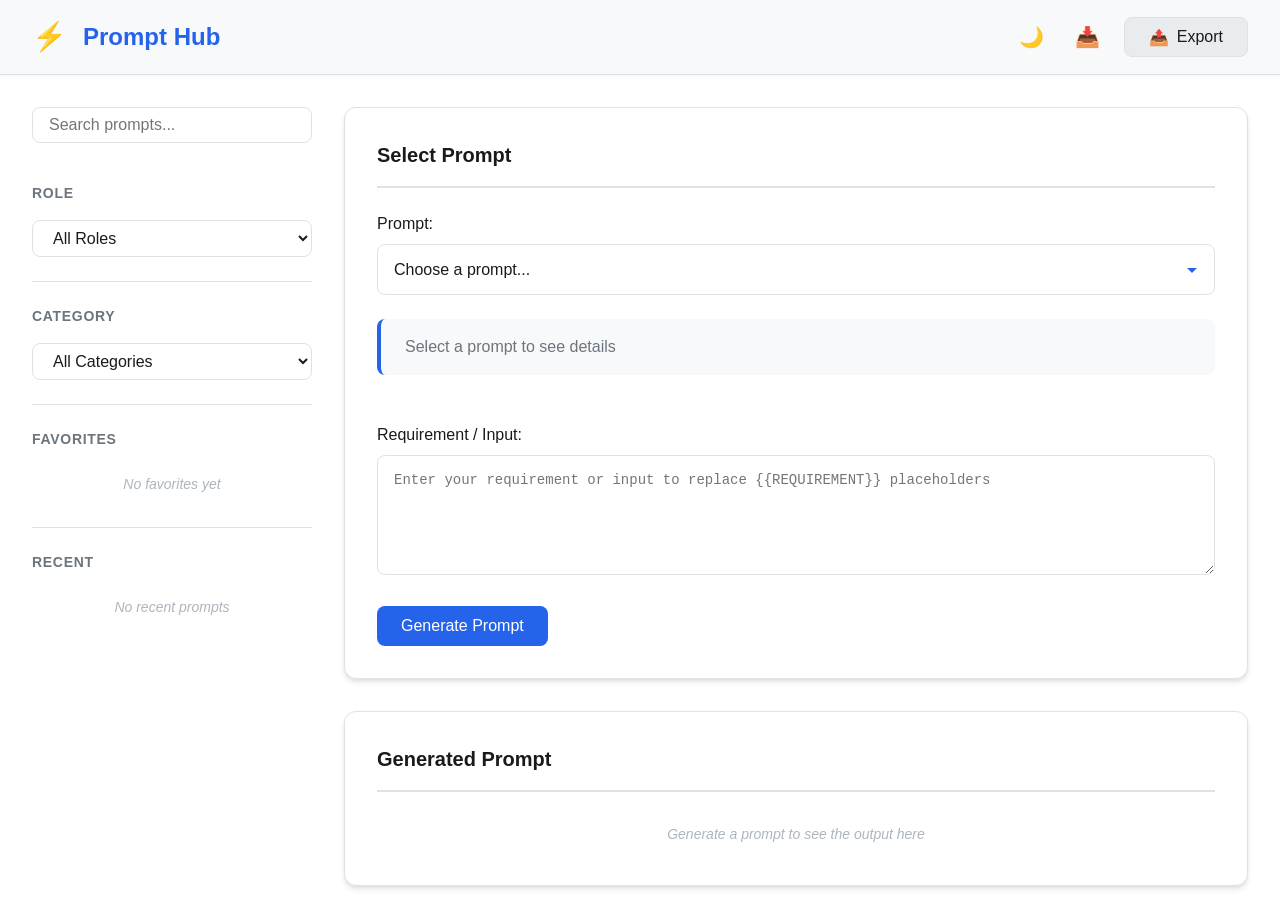
==== index.html @ d65fb1ad "Initial Commit" ====
<!DOCTYPE html>
<html lang="en">
<head>
    <meta charset="UTF-8">
    <meta name="viewport" content="width=device-width, initial-scale=1.0">
    <meta name="description" content="Prompt Hub - Enterprise Prompt Library">
    <title>Prompt Hub - AI Prompt Library</title>
    <link rel="stylesheet" href="css/styles.css">
    <!--
        IMPORTANT: This application must be served via HTTP/HTTPS, not via file:// protocol.
        
        To run locally, use one of these commands:
        
        Python 3:
            python -m http.server 8000
        
        Python 2:
            python -m SimpleHTTPServer 8000
        
        Node.js (requires npm install -g http-server):
            npx http-server
        
        VS Code:
            Install "Live Server" extension, then right-click index.html > Open with Live Server
        
        Then open: http://localhost:8000 (or the port shown in terminal)
        
        If you get a "Failed to load application" error, check browser console (F12)
        for detailed diagnostic information.
    -->
</head>
<body>
    <!-- Header -->
    <header class="header">
        <div class="header-content">
            <div class="logo-section">
                <span class="logo">⚡</span>
                <h1 class="app-title">Prompt Hub</h1>
            </div>
            <div class="header-actions">
                <button class="btn-icon theme-toggle" title="Toggle dark mode" aria-label="Toggle dark mode">
                    <span class="theme-icon">🌙</span>
                </button>
                <button class="btn-icon upload-btn" title="Import prompts" aria-label="Import prompts">
                    <span>📥</span>
                </button>
                <button class="btn-secondary export-btn" title="Export prompts">
                    <span>📤</span> Export
                </button>
            </div>
        </div>
    </header>

    <div class="main-container">
        <!-- Left Sidebar -->
        <aside class="sidebar">
            <div class="sidebar-content">
                <!-- Search -->
                <div class="search-section">
                    <input 
                        type="text" 
                        id="searchInput" 
                        class="search-input" 
                        placeholder="Search prompts..."
                        aria-label="Search prompts"
                    >
                </div>

                <!-- Role Filter -->
                <div class="filter-section">
                    <h3 class="section-title">Role</h3>
                    <select id="roleFilter" class="filter-select" aria-label="Filter by role">
                        <option value="">All Roles</option>
                    </select>
                </div>

                <!-- Category Filter -->
                <div class="filter-section">
                    <h3 class="section-title">Category</h3>
                    <select id="categoryFilter" class="filter-select" aria-label="Filter by category">
                        <option value="">All Categories</option>
                    </select>
                </div>

                <!-- Favorites Section -->
                <div class="filter-section">
                    <h3 class="section-title">Favorites</h3>
                    <div id="favoritesList" class="favorites-list">
                        <p class="empty-message">No favorites yet</p>
                    </div>
                </div>

                <!-- Recent Prompts Section -->
                <div class="filter-section">
                    <h3 class="section-title">Recent</h3>
                    <div id="recentList" class="recent-list">
                        <p class="empty-message">No recent prompts</p>
                    </div>
                </div>
            </div>
        </aside>

        <!-- Main Content -->
        <main class="main-content">
            <div class="content-wrapper">
                <!-- Prompt Selection Card -->
                <div class="card">
                    <h2 class="card-title">Select Prompt</h2>
                    
                    <div class="form-group">
                        <label for="promptSelect" class="form-label">Prompt:</label>
                        <select id="promptSelect" class="form-select" aria-label="Select a prompt">
                            <option value="">Choose a prompt...</option>
                        </select>
                    </div>

                    <!-- Prompt Description -->
                    <div id="promptDescription" class="prompt-description">
                        <p class="text-muted">Select a prompt to see details</p>
                    </div>

                    <!-- Tags Display -->
                    <div id="tagsContainer" class="tags-container"></div>

                    <!-- Requirement Input -->
                    <div class="form-group">
                        <label for="requirementInput" class="form-label">Requirement / Input:</label>
                        <textarea 
                            id="requirementInput" 
                            class="form-textarea" 
                            placeholder="Enter your requirement or input to replace {{REQUIREMENT}} placeholders"
                            rows="4"
                            aria-label="Enter requirement"
                        ></textarea>
                    </div>

                    <!-- Generate Button -->
                    <button id="generateBtn" class="btn-primary" aria-label="Generate prompt">
                        Generate Prompt
                    </button>
                </div>

                <!-- Generated Prompt Card -->
                <div class="card">
                    <h2 class="card-title">Generated Prompt</h2>
                    
                    <div id="generatedPromptSection" class="generated-prompt-section" style="display: none;">
                        <div id="generatedPromptOutput" class="prompt-output"></div>
                        
                        <div class="button-group">
                            <button id="copyBtn" class="btn-primary" aria-label="Copy prompt to clipboard">
                                📋 Copy to Clipboard
                            </button>
                            <button id="clearBtn" class="btn-secondary" aria-label="Clear form">
                                Clear
                            </button>
                        </div>

                        <div id="copyNotification" class="notification" style="display: none;">
                            ✓ Copied to clipboard!
                        </div>
                    </div>

                    <div id="emptyPromptMessage" class="empty-message">
                        Generate a prompt to see the output here
                    </div>
                </div>
            </div>
        </main>
    </div>

    <!-- Hidden File Input for Import -->
    <input 
        type="file" 
        id="fileInput" 
        accept=".json" 
        style="display: none;" 
        aria-label="Import JSON file"
    >

    <!-- Script -->
    <script src="js/app.js"></script>
</body>
</html>
---- css/styles.css ----
/* ============================================================================
   CSS Variables & Root Styles
   ============================================================================ */

:root {
    /* Colors - Light Theme */
    --color-bg-primary: #ffffff;
    --color-bg-secondary: #f8f9fa;
    --color-bg-tertiary: #e9ecef;
    --color-text-primary: #1a1a1a;
    --color-text-secondary: #6c757d;
    --color-text-muted: #adb5bd;
    --color-border: #dee2e6;
    --color-accent: #2563eb;
    --color-accent-hover: #1d4ed8;
    --color-success: #10b981;
    --color-danger: #ef4444;

    /* Spacing */
    --spacing-xs: 0.25rem;
    --spacing-sm: 0.5rem;
    --spacing-md: 1rem;
    --spacing-lg: 1.5rem;
    --spacing-xl: 2rem;
    --spacing-2xl: 3rem;

    /* Border Radius */
    --radius-sm: 0.375rem;
    --radius-md: 0.5rem;
    --radius-lg: 0.75rem;
    --radius-xl: 1rem;

    /* Shadows */
    --shadow-sm: 0 1px 2px 0 rgba(0, 0, 0, 0.05);
    --shadow-md: 0 4px 6px -1px rgba(0, 0, 0, 0.1), 0 2px 4px -1px rgba(0, 0, 0, 0.06);
    --shadow-lg: 0 10px 15px -3px rgba(0, 0, 0, 0.1), 0 4px 6px -2px rgba(0, 0, 0, 0.05);
    --shadow-xl: 0 20px 25px -5px rgba(0, 0, 0, 0.1), 0 10px 10px -5px rgba(0, 0, 0, 0.04);

    /* Transitions */
    --transition-fast: 150ms ease-in-out;
    --transition-base: 250ms ease-in-out;

    /* Font */
    --font-family: -apple-system, BlinkMacSystemFont, 'Segoe UI', 'Roboto', 'Oxygen', 'Ubuntu', 'Cantarell', 'Fira Sans', 'Droid Sans', 'Helvetica Neue', sans-serif;
    --font-size-sm: 0.875rem;
    --font-size-base: 1rem;
    --font-size-lg: 1.125rem;
    --font-size-xl: 1.25rem;
    --font-size-2xl: 1.5rem;
    --font-weight-normal: 400;
    --font-weight-medium: 500;
    --font-weight-semibold: 600;
    --font-weight-bold: 700;
}

/* Dark Mode */
body.dark-mode {
    --color-bg-primary: #1a1a1a;
    --color-bg-secondary: #242424;
    --color-bg-tertiary: #2d2d2d;
    --color-text-primary: #f0f0f0;
    --color-text-secondary: #b0b0b0;
    --color-text-muted: #808080;
    --color-border: #3d3d3d;
    --color-accent: #3b82f6;
    --color-accent-hover: #60a5fa;
}

/* ============================================================================
   Global Styles
   ============================================================================ */

* {
    margin: 0;
    padding: 0;
    box-sizing: border-box;
}

html {
    scroll-behavior: smooth;
}

body {
    font-family: var(--font-family);
    font-size: var(--font-size-base);
    line-height: 1.5;
    color: var(--color-text-primary);
    background-color: var(--color-bg-primary);
    transition: background-color var(--transition-base), color var(--transition-base);
}

/* ============================================================================
   Header Styles
   ============================================================================ */

.header {
    background-color: var(--color-bg-secondary);
    border-bottom: 1px solid var(--color-border);
    padding: var(--spacing-md) var(--spacing-xl);
    box-shadow: var(--shadow-sm);
    position: sticky;
    top: 0;
    z-index: 100;
}

.header-content {
    display: flex;
    justify-content: space-between;
    align-items: center;
    max-width: 1400px;
    margin: 0 auto;
}

.logo-section {
    display: flex;
    align-items: center;
    gap: var(--spacing-md);
}

.logo {
    font-size: 1.75rem;
    animation: pulse 2s infinite;
}

@keyframes pulse {
    0%, 100% {
        opacity: 1;
    }
    50% {
        opacity: 0.7;
    }
}

.app-title {
    font-size: var(--font-size-2xl);
    font-weight: var(--font-weight-bold);
    color: var(--color-accent);
}

.header-actions {
    display: flex;
    align-items: center;
    gap: var(--spacing-md);
}

/* ============================================================================
   Button Styles
   ============================================================================ */

.btn-primary,
.btn-secondary,
.btn-icon {
    border: none;
    border-radius: var(--radius-md);
    font-family: inherit;
    cursor: pointer;
    transition: all var(--transition-fast);
    font-size: var(--font-size-base);
    font-weight: var(--font-weight-medium);
    display: inline-flex;
    align-items: center;
    justify-content: center;
    gap: var(--spacing-sm);
}

.btn-primary {
    background-color: var(--color-accent);
    color: white;
    padding: var(--spacing-sm) var(--spacing-lg);
    min-height: 40px;
}

.btn-primary:hover {
    background-color: var(--color-accent-hover);
    box-shadow: var(--shadow-md);
    transform: translateY(-1px);
}

.btn-primary:active {
    transform: translateY(0);
}

.btn-primary:disabled {
    opacity: 0.5;
    cursor: not-allowed;
    transform: none;
}

.btn-secondary {
    background-color: var(--color-bg-tertiary);
    color: var(--color-text-primary);
    padding: var(--spacing-sm) var(--spacing-lg);
    border: 1px solid var(--color-border);
    min-height: 40px;
}

.btn-secondary:hover {
    background-color: var(--color-border);
    transform: translateY(-1px);
}

.btn-secondary:active {
    transform: translateY(0);
}

.btn-icon {
    background-color: transparent;
    color: var(--color-text-primary);
    padding: var(--spacing-sm);
    width: 40px;
    height: 40px;
    font-size: 1.25rem;
}

.btn-icon:hover {
    background-color: var(--color-bg-tertiary);
    border-radius: var(--radius-lg);
}

.button-group {
    display: flex;
    gap: var(--spacing-md);
    margin-top: var(--spacing-lg);
    flex-wrap: wrap;
}

/* ============================================================================
   Layout Styles
   ============================================================================ */

.main-container {
    display: grid;
    grid-template-columns: 280px 1fr;
    gap: var(--spacing-xl);
    max-width: 1400px;
    margin: 0 auto;
    padding: var(--spacing-xl);
    min-height: calc(100vh - 100px);
}

.sidebar {
    position: sticky;
    top: 100px;
    height: fit-content;
    max-height: calc(100vh - 120px);
    overflow-y: auto;
}

.sidebar-content {
    display: flex;
    flex-direction: column;
    gap: var(--spacing-lg);
}

.main-content {
    display: flex;
    flex-direction: column;
}

.content-wrapper {
    display: flex;
    flex-direction: column;
    gap: var(--spacing-xl);
}

/* ============================================================================
   Sidebar Styles
   ============================================================================ */

.search-section {
    margin-bottom: var(--spacing-md);
}

.search-input {
    width: 100%;
    padding: var(--spacing-sm) var(--spacing-md);
    border: 1px solid var(--color-border);
    border-radius: var(--radius-md);
    background-color: var(--color-bg-primary);
    color: var(--color-text-primary);
    font-size: var(--font-size-base);
    transition: all var(--transition-fast);
}

.search-input:focus {
    outline: none;
    border-color: var(--color-accent);
    box-shadow: 0 0 0 3px rgba(37, 99, 235, 0.1);
}

.filter-section {
    padding-bottom: var(--spacing-lg);
    border-bottom: 1px solid var(--color-border);
}

.filter-section:last-child {
    border-bottom: none;
}

.section-title {
    font-size: var(--font-size-sm);
    font-weight: var(--font-weight-semibold);
    color: var(--color-text-secondary);
    text-transform: uppercase;
    letter-spacing: 0.05em;
    margin-bottom: var(--spacing-md);
}

.filter-select {
    width: 100%;
    padding: var(--spacing-sm) var(--spacing-md);
    border: 1px solid var(--color-border);
    border-radius: var(--radius-md);
    background-color: var(--color-bg-primary);
    color: var(--color-text-primary);
    font-size: var(--font-size-base);
    cursor: pointer;
    transition: all var(--transition-fast);
}

.filter-select:focus {
    outline: none;
    border-color: var(--color-accent);
    box-shadow: 0 0 0 3px rgba(37, 99, 235, 0.1);
}

.filter-select:hover {
    border-color: var(--color-text-secondary);
}

.favorites-list,
.recent-list {
    display: flex;
    flex-direction: column;
    gap: var(--spacing-sm);
}

.favorite-item,
.recent-item {
    padding: var(--spacing-sm) var(--spacing-md);
    background-color: var(--color-bg-secondary);
    border: 1px solid var(--color-border);
    border-radius: var(--radius-md);
    cursor: pointer;
    transition: all var(--transition-fast);
    display: flex;
    justify-content: space-between;
    align-items: center;
    font-size: var(--font-size-sm);
}

.favorite-item:hover,
.recent-item:hover {
    background-color: var(--color-bg-tertiary);
    border-color: var(--color-accent);
}

.favorite-item.active,
.recent-item.active {
    background-color: var(--color-accent);
    color: white;
    border-color: var(--color-accent);
}

.favorite-remove {
    background: none;
    border: none;
    color: inherit;
    cursor: pointer;
    padding: 0;
    font-size: 1rem;
    transition: all var(--transition-fast);
}

.favorite-remove:hover {
    transform: scale(1.2);
}

.empty-message {
    color: var(--color-text-muted);
    font-size: var(--font-size-sm);
    font-style: italic;
    padding: var(--spacing-sm);
    text-align: center;
}

/* ============================================================================
   Card Styles
   ============================================================================ */

.card {
    background-color: var(--color-bg-primary);
    border: 1px solid var(--color-border);
    border-radius: var(--radius-lg);
    padding: var(--spacing-xl);
    box-shadow: var(--shadow-md);
    transition: all var(--transition-base);
}

.card:hover {
    box-shadow: var(--shadow-lg);
}

.card-title {
    font-size: var(--font-size-xl);
    font-weight: var(--font-weight-semibold);
    color: var(--color-text-primary);
    margin-bottom: var(--spacing-lg);
    padding-bottom: var(--spacing-md);
    border-bottom: 2px solid var(--color-border);
}

/* ============================================================================
   Form Styles
   ============================================================================ */

.form-group {
    margin-bottom: var(--spacing-lg);
}

.form-label {
    display: block;
    font-size: var(--font-size-base);
    font-weight: var(--font-weight-medium);
    color: var(--color-text-primary);
    margin-bottom: var(--spacing-sm);
}

.form-select,
.form-textarea {
    width: 100%;
    padding: var(--spacing-md);
    border: 1px solid var(--color-border);
    border-radius: var(--radius-md);
    background-color: var(--color-bg-primary);
    color: var(--color-text-primary);
    font-family: inherit;
    font-size: var(--font-size-base);
    transition: all var(--transition-fast);
}

.form-select:focus,
.form-textarea:focus {
    outline: none;
    border-color: var(--color-accent);
    box-shadow: 0 0 0 3px rgba(37, 99, 235, 0.1);
}

.form-select:hover,
.form-textarea:hover {
    border-color: var(--color-text-secondary);
}

.form-select {
    cursor: pointer;
    padding-right: var(--spacing-lg);
    background-image: url("data:image/svg+xml,%3Csvg xmlns='http://www.w3.org/2000/svg' width='12' height='12' viewBox='0 0 12 12'%3E%3Cpath fill='%232563eb' d='M6 9L1 4h10z'/%3E%3C/svg%3E");
    background-repeat: no-repeat;
    background-position: right var(--spacing-md) center;
    appearance: none;
}

body.dark-mode .form-select {
    background-image: url("data:image/svg+xml,%3Csvg xmlns='http://www.w3.org/2000/svg' width='12' height='12' viewBox='0 0 12 12'%3E%3Cpath fill='%233b82f6' d='M6 9L1 4h10z'/%3E%3C/svg%3E");
}

.form-textarea {
    resize: vertical;
    min-height: 120px;
    font-family: 'Monaco', 'Menlo', 'Ubuntu Mono', monospace;
    font-size: var(--font-size-sm);
}

.prompt-description {
    background-color: var(--color-bg-secondary);
    border-left: 4px solid var(--color-accent);
    padding: var(--spacing-md) var(--spacing-lg);
    border-radius: var(--radius-md);
    margin: var(--spacing-lg) 0;
}

.prompt-description p {
    color: var(--color-text-secondary);
    margin: 0;
}

.text-muted {
    color: var(--color-text-muted);
}

.tags-container {
    display: flex;
    flex-wrap: wrap;
    gap: var(--spacing-sm);
    margin: var(--spacing-lg) 0;
}

.tag {
    display: inline-block;
    background-color: var(--color-accent);
    color: white;
    padding: var(--spacing-xs) var(--spacing-md);
    border-radius: var(--radius-sm);
    font-size: var(--font-size-sm);
    font-weight: var(--font-weight-medium);
}

/* ============================================================================
   Generated Prompt Styles
   ============================================================================ */

.generated-prompt-section {
    animation: slideIn 300ms ease-out;
}

@keyframes slideIn {
    from {
        opacity: 0;
        transform: translateY(-10px);
    }
    to {
        opacity: 1;
        transform: translateY(0);
    }
}

.prompt-output {
    background-color: var(--color-bg-secondary);
    border: 1px solid var(--color-border);
    padding: var(--spacing-xl);
    border-radius: var(--radius-lg);
    font-family: 'Monaco', 'Menlo', 'Ubuntu Mono', monospace;
    font-size: var(--font-size-sm);
    line-height: 1.6;
    word-wrap: break-word;
    white-space: pre-wrap;
    color: var(--color-text-primary);
    max-height: 400px;
    overflow-y: auto;
}

.notification {
    margin-top: var(--spacing-md);
    padding: var(--spacing-md) var(--spacing-lg);
    background-color: var(--color-success);
    color: white;
    border-radius: var(--radius-md);
    font-weight: var(--font-weight-medium);
    animation: slideIn 300ms ease-out;
}

/* ============================================================================
   Scrollbar Styles
   ============================================================================ */

::-webkit-scrollbar {
    width: 8px;
    height: 8px;
}

::-webkit-scrollbar-track {
    background: var(--color-bg-secondary);
}

::-webkit-scrollbar-thumb {
    background: var(--color-text-muted);
    border-radius: 4px;
}

::-webkit-scrollbar-thumb:hover {
    background: var(--color-text-secondary);
}

/* ============================================================================
   Responsive Design
   ============================================================================ */

@media (max-width: 1024px) {
    .main-container {
        grid-template-columns: 240px 1fr;
        gap: var(--spacing-lg);
        padding: var(--spacing-lg);
    }

    .header-content {
        flex-wrap: wrap;
        gap: var(--spacing-md);
    }

    .app-title {
        font-size: var(--font-size-xl);
    }
}

@media (max-width: 768px) {
    .main-container {
        grid-template-columns: 1fr;
        gap: var(--spacing-md);
        padding: var(--spacing-md);
    }

    .sidebar {
        position: relative;
        top: 0;
        max-height: none;
        border-bottom: 1px solid var(--color-border);
        padding-bottom: var(--spacing-lg);
        margin-bottom: var(--spacing-lg);
    }

    .filter-section {
        padding-bottom: var(--spacing-md);
    }

    .header {
        padding: var(--spacing-md);
    }

    .header-content {
        flex-direction: column;
        align-items: flex-start;
        gap: var(--spacing-md);
    }

    .header-actions {
        width: 100%;
        justify-content: flex-start;
    }

    .card {
        padding: var(--spacing-lg);
    }

    .card-title {
        font-size: var(--font-size-lg);
    }

    .button-group {
        flex-direction: column;
    }

    .button-group button {
        width: 100%;
    }

    .app-title {
        font-size: var(--font-size-lg);
    }
}

@media (max-width: 480px) {
    :root {
        --spacing-xl: 1.5rem;
        --spacing-lg: 1rem;
    }

    .main-container {
        padding: var(--spacing-md);
    }

    .logo-section {
        gap: var(--spacing-sm);
    }

    .logo {
        font-size: 1.5rem;
    }

    .app-title {
        font-size: var(--font-size-lg);
    }

    .header-actions {
        gap: var(--spacing-sm);
    }

    .card {
        padding: var(--spacing-lg);
        border-radius: var(--radius-md);
    }

    .form-textarea {
        min-height: 100px;
        font-size: var(--font-size-sm);
    }

    .prompt-output {
        padding: var(--spacing-lg);
        font-size: var(--font-size-xs);
        max-height: 300px;
    }
}

/* ============================================================================
   Accessibility
   ============================================================================ */

@media (prefers-reduced-motion: reduce) {
    * {
        animation-duration: 0.01ms !important;
        animation-iteration-count: 1 !important;
        transition-duration: 0.01ms !important;
    }
}

/* Focus Visible for Keyboard Navigation */
button:focus-visible,
input:focus-visible,
select:focus-visible,
textarea:focus-visible {
    outline: 2px solid var(--color-accent);
    outline-offset: 2px;
}

/* High Contrast Mode */
@media (prefers-contrast: more) {
    .card {
        border-width: 2px;
    }

    .filter-select,
    .form-textarea {
        border-width: 2px;
    }

    .btn-primary {
        text-decoration: underline;
    }
}
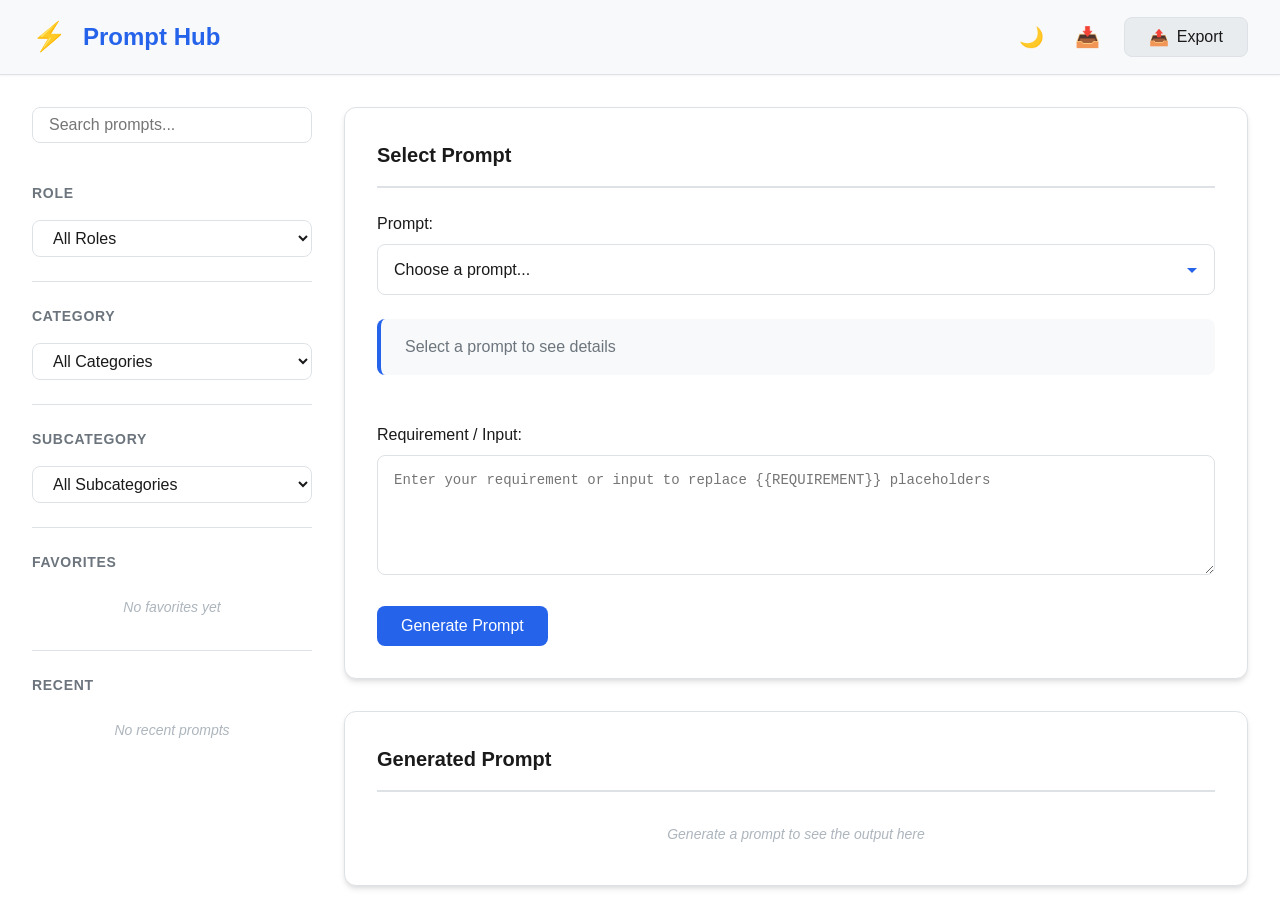
==== commit 5b7dc96e: "New Changes Commit" ====
--- a/index.html
+++ b/index.html
@@ -79,6 +79,14 @@
                     <h3 class="section-title">Category</h3>
                     <select id="categoryFilter" class="filter-select" aria-label="Filter by category">
                         <option value="">All Categories</option>
+                    </select>
+                </div>
+
+                <!-- Subcategory Filter -->
+                <div class="filter-section">
+                    <h3 class="section-title">Subcategory</h3>
+                    <select id="subcategoryFilter" class="filter-select" aria-label="Filter by subcategory">
+                        <option value="">All Subcategories</option>
                     </select>
                 </div>
 
--- a/css/styles.css
+++ b/css/styles.css
@@ -484,6 +484,19 @@
     margin: 0;
 }
 
+.prompt-meta {
+    display: flex;
+    flex-wrap: wrap;
+    gap: 0.75rem;
+    margin-bottom: var(--spacing-sm);
+    color: var(--color-text-secondary);
+    font-size: 0.95rem;
+}
+
+.prompt-meta strong {
+    color: var(--color-text-primary);
+}
+
 .text-muted {
     color: var(--color-text-muted);
 }
